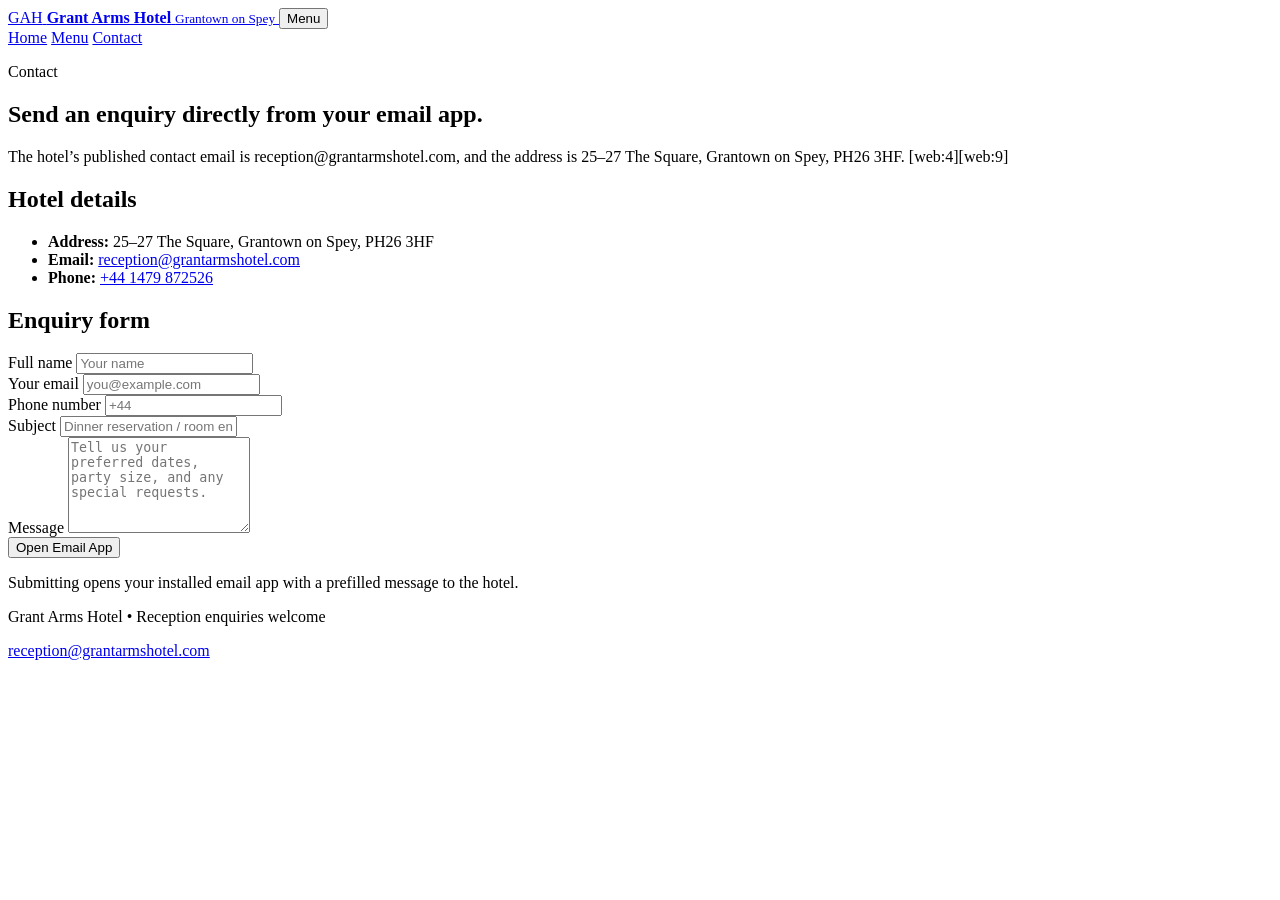
==== contact.html @ 79d1d009 "Create contact.html" ====
<!doctype html>
<html lang="en">
<head>
  <meta charset="utf-8">
  <meta name="viewport" content="width=device-width, initial-scale=1">
  <title>Contact | Grant Arms Hotel</title>
  <meta name="description" content="Contact Grant Arms Hotel using the form that opens your email app with the enquiry details prefilled.">
  <link rel="preconnect" href="https://fonts.googleapis.com">
  <link rel="preconnect" href="https://fonts.gstatic.com" crossorigin>
  <link href="https://fonts.googleapis.com/css2?family=Inter:wght@400;500;600;700;800&family=Cormorant+Garamond:wght@500;600;700&display=swap" rel="stylesheet">
  <link rel="stylesheet" href="styles.css">
  <script defer src="script.js"></script>
</head>
<body>
  <header class="site-header">
    <div class="container nav-wrap">
      <a class="brand" href="index.html" aria-label="Grant Arms Hotel home">
        <span class="brand-mark">GAH</span>
        <span class="brand-text">
          <strong>Grant Arms Hotel</strong>
          <small>Grantown on Spey</small>
        </span>
      </a>

      <button class="nav-toggle" aria-expanded="false" aria-controls="site-nav">Menu</button>

      <nav id="site-nav" class="site-nav">
        <a href="index.html">Home</a>
        <a href="menu.html">Menu</a>
        <a class="active" href="contact.html">Contact</a>
      </nav>
    </div>
  </header>

  <main>
    <section class="page-hero container">
      <p class="eyebrow">Contact</p>
      <h1>Send an enquiry directly from your email app.</h1>
      <p class="lead">
        The hotel’s published contact email is reception@grantarmshotel.com, and the address is 25–27 The Square, Grantown on Spey, PH26 3HF. [web:4][web:9]
      </p>
    </section>

    <section class="section container contact-grid">
      <article class="contact-card">
        <h2>Hotel details</h2>
        <ul class="contact-list">
          <li><strong>Address:</strong> 25–27 The Square, Grantown on Spey, PH26 3HF</li>
          <li><strong>Email:</strong> <a href="mailto:reception@grantarmshotel.com">reception@grantarmshotel.com</a></li>
          <li><strong>Phone:</strong> <a href="tel:+441479872526">+44 1479 872526</a></li>
        </ul>
      </article>

      <article class="contact-card">
        <h2>Enquiry form</h2>
        <form id="contactForm" class="contact-form">
          <div class="form-row">
            <label for="name">Full name</label>
            <input id="name" name="name" type="text" required autocomplete="name" placeholder="Your name">
          </div>

          <div class="form-row">
            <label for="email">Your email</label>
            <input id="email" name="email" type="email" required autocomplete="email" placeholder="you@example.com">
          </div>

          <div class="form-row">
            <label for="phone">Phone number</label>
            <input id="phone" name="phone" type="tel" autocomplete="tel" placeholder="+44">
          </div>

          <div class="form-row">
            <label for="subject">Subject</label>
            <input id="subject" name="subject" type="text" required placeholder="Dinner reservation / room enquiry">
          </div>

          <div class="form-row">
            <label for="message">Message</label>
            <textarea id="message" name="message" rows="6" required placeholder="Tell us your preferred dates, party size, and any special requests."></textarea>
          </div>

          <button class="btn btn-primary" type="submit">Open Email App</button>
          <p class="form-note">Submitting opens your installed email app with a prefilled message to the hotel.</p>
        </form>
      </article>
    </section>
  </main>

  <footer class="site-footer">
    <div class="container footer-grid">
      <p>Grant Arms Hotel • Reception enquiries welcome</p>
      <p><a href="mailto:reception@grantarmshotel.com">reception@grantarmshotel.com</a></p>
    </div>
  </footer>
</body>
</html>
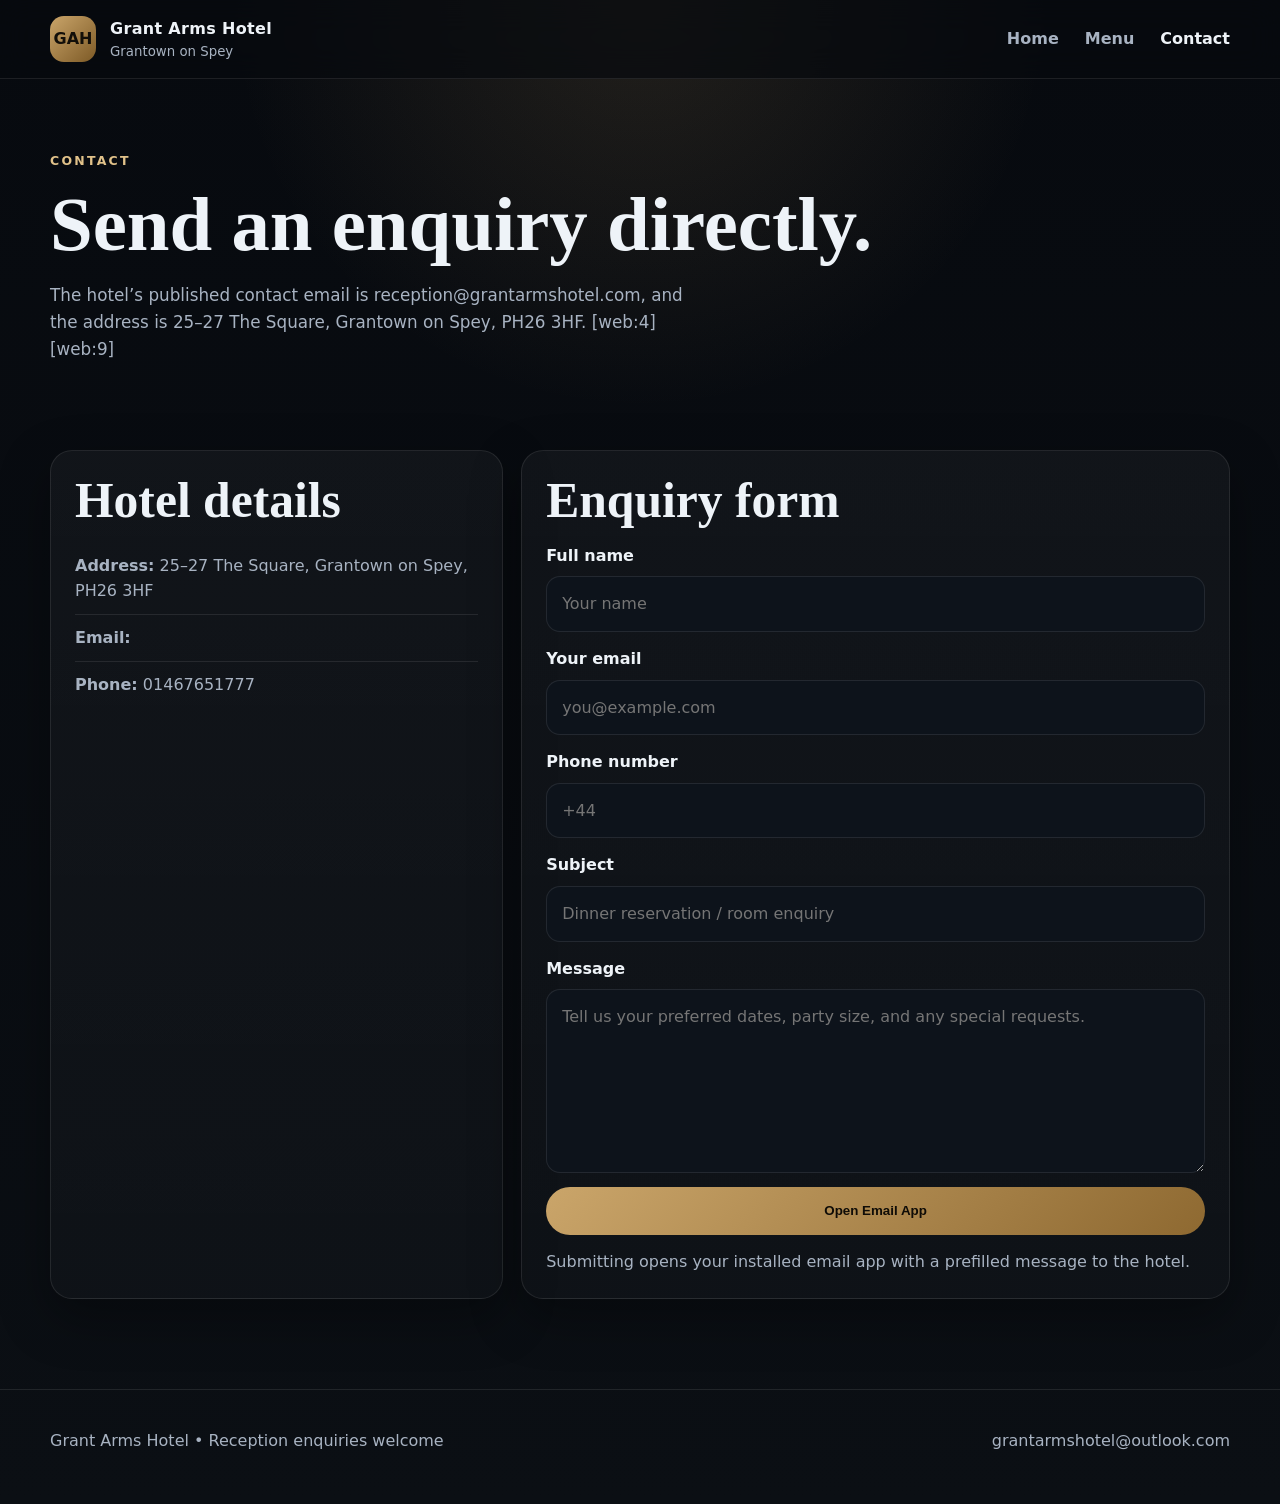
==== commit 6e5e2231: "Update contact.html" ====
--- a/contact.html
+++ b/contact.html
@@ -35,7 +35,7 @@
   <main>
     <section class="page-hero container">
       <p class="eyebrow">Contact</p>
-      <h1>Send an enquiry directly from your email app.</h1>
+      <h1>Send an enquiry directly.</h1>
       <p class="lead">
         The hotel’s published contact email is reception@grantarmshotel.com, and the address is 25–27 The Square, Grantown on Spey, PH26 3HF. [web:4][web:9]
       </p>
@@ -46,8 +46,8 @@
         <h2>Hotel details</h2>
         <ul class="contact-list">
           <li><strong>Address:</strong> 25–27 The Square, Grantown on Spey, PH26 3HF</li>
-          <li><strong>Email:</strong> <a href="mailto:reception@grantarmshotel.com">reception@grantarmshotel.com</a></li>
-          <li><strong>Phone:</strong> <a href="tel:+441479872526">+44 1479 872526</a></li>
+          <li><strong>Email:</strong> <a href="mailto:grantarmshotel@outlook.com"grantarmshotel@outlook.com</a></li>
+          <li><strong>Phone:</strong> <a href="tel:01467651777">01467651777</a></li>
         </ul>
       </article>
 
@@ -89,7 +89,7 @@
   <footer class="site-footer">
     <div class="container footer-grid">
       <p>Grant Arms Hotel • Reception enquiries welcome</p>
-      <p><a href="mailto:reception@grantarmshotel.com">reception@grantarmshotel.com</a></p>
+      <p><a href="grantarmshotel@outlook.com.com">grantarmshotel@outlook.com</a></p>
     </div>
   </footer>
 </body>
--- a/styles.css
+++ b/styles.css
@@ -0,0 +1,170 @@
+:root{
+  --bg:#0b0f14;
+  --panel:#111823;
+  --panel-2:#162131;
+  --text:#eef3f8;
+  --muted:#a8b3c2;
+  --gold:#caa56a;
+  --gold-2:#e1c28a;
+  --line:rgba(255,255,255,.09);
+  --shadow:0 18px 50px rgba(0,0,0,.35);
+  --radius:22px;
+  --container:1180px;
+}
+
+*{box-sizing:border-box}
+html,body{margin:0;padding:0}
+body{
+  font-family:Inter,system-ui,-apple-system,Segoe UI,Roboto,sans-serif;
+  background:
+    radial-gradient(circle at top, rgba(202,165,106,.14), transparent 25%),
+    linear-gradient(180deg,#070a0f 0%, #0b0f14 100%);
+  color:var(--text);
+  line-height:1.6;
+}
+
+img{max-width:100%;display:block}
+a{color:inherit;text-decoration:none}
+.container{width:min(var(--container),calc(100% - 40px));margin:0 auto}
+
+.site-header{
+  position:sticky;top:0;z-index:20;
+  backdrop-filter:blur(16px);
+  background:rgba(7,10,15,.72);
+  border-bottom:1px solid var(--line);
+}
+.nav-wrap{
+  min-height:78px;
+  display:flex;align-items:center;justify-content:space-between;gap:18px;
+}
+.brand{display:flex;align-items:center;gap:14px}
+.brand-mark{
+  width:46px;height:46px;border-radius:14px;
+  display:grid;place-items:center;
+  background:linear-gradient(135deg,var(--gold),#7d5a26);
+  color:#120f09;font-weight:800;
+}
+.brand-text strong{display:block;font-size:1rem;letter-spacing:.02em}
+.brand-text small{display:block;color:var(--muted)}
+.site-nav{display:flex;gap:26px;align-items:center}
+.site-nav a{color:var(--muted);font-weight:600}
+.site-nav a.active,.site-nav a:hover{color:var(--text)}
+.nav-toggle{
+  display:none;background:transparent;color:var(--text);
+  border:1px solid var(--line);border-radius:12px;
+  padding:10px 14px;font:inherit;
+}
+
+.hero,.page-hero{padding:72px 0 30px}
+.hero-grid{
+  display:grid;grid-template-columns:1.1fr .9fr;gap:34px;align-items:center;
+}
+.eyebrow{
+  color:var(--gold-2);text-transform:uppercase;
+  letter-spacing:.18em;font-size:.78rem;font-weight:700;margin:0 0 14px;
+}
+h1,h2,h3{
+  font-family:"Cormorant Garamond",Georgia,serif;
+  line-height:1.05;margin:0 0 16px;
+}
+h1{font-size:clamp(3rem,6vw,5.8rem)}
+h2{font-size:clamp(2rem,4vw,3.1rem)}
+h3{font-size:1.7rem}
+.lead{font-size:1.05rem;color:var(--muted);max-width:62ch}
+
+.hero-actions{display:flex;gap:14px;flex-wrap:wrap;margin:28px 0}
+.btn{
+  display:inline-flex;align-items:center;justify-content:center;
+  min-height:48px;padding:0 18px;border-radius:999px;
+  border:1px solid var(--line);font-weight:700
+}
+.btn-primary{background:linear-gradient(135deg,var(--gold),#8e6931);color:#0f0c07;border:none}
+.btn-secondary{background:rgba(255,255,255,.04)}
+.hero-meta{
+  display:grid;grid-template-columns:1fr 1fr;gap:14px;margin-top:26px
+}
+.hero-meta div,.feature,.menu-card,.contact-card,.note-panel,.cta-panel,.hero-card{
+  background:linear-gradient(180deg,rgba(255,255,255,.04),rgba(255,255,255,.02));
+  border:1px solid var(--line);border-radius:var(--radius);box-shadow:var(--shadow)
+}
+.hero-meta div{padding:18px}
+.hero-meta span{display:block;color:var(--muted);font-size:.85rem;margin-bottom:6px}
+.hero-meta strong{font-size:.98rem}
+
+.hero-card{overflow:hidden}
+.hero-image img{width:100%;height:430px;object-fit:cover}
+.hero-card-body{padding:22px}
+
+.section{padding:40px 0}
+.section-heading{margin-bottom:22px}
+
+.feature-grid,.menu-layout,.contact-grid{
+  display:grid;gap:18px
+}
+.feature-grid{grid-template-columns:repeat(3,1fr)}
+.feature,.menu-card,.contact-card,.note-panel,.cta-panel{padding:24px}
+.feature p,.menu-list,.contact-list,.form-note{color:var(--muted)}
+.gallery-grid{
+  display:grid;grid-template-columns:repeat(12,1fr);gap:16px
+}
+.gallery-item{margin:0;border-radius:18px;overflow:hidden}
+.gallery-item img{width:100%;height:100%;object-fit:cover;min-height:220px}
+.gallery-item:nth-child(1){grid-column:span 5;grid-row:span 2}
+.gallery-item:nth-child(2){grid-column:span 3}
+.gallery-item:nth-child(3){grid-column:span 4}
+.gallery-item:nth-child(4){grid-column:span 4}
+.gallery-item:nth-child(5){grid-column:span 4}
+.gallery-item:nth-child(6){grid-column:span 4}
+.gallery-item.tall img{min-height:456px}
+
+.cta-panel{
+  display:flex;align-items:center;justify-content:space-between;gap:20px
+}
+
+.menu-layout{grid-template-columns:repeat(2,1fr)}
+.menu-list,.contact-list{list-style:none;padding:0;margin:0}
+.menu-list li,.contact-list li{padding:10px 0;border-bottom:1px solid var(--line)}
+.menu-list li:last-child,.contact-list li:last-child{border-bottom:none}
+
+.contact-grid{grid-template-columns:.78fr 1.22fr}
+.contact-form{display:grid;gap:14px}
+.form-row{display:grid;gap:8px}
+label{font-weight:600}
+input,textarea{
+  width:100%;border-radius:14px;border:1px solid var(--line);
+  background:#0d131b;color:var(--text);padding:14px 15px;
+  font:inherit;outline:none
+}
+input:focus,textarea:focus{border-color:rgba(202,165,106,.8);box-shadow:0 0 0 3px rgba(202,165,106,.14)}
+.form-note{margin:0}
+
+.site-footer{
+  border-top:1px solid var(--line);margin-top:50px;padding:22px 0 34px;color:var(--muted)
+}
+.footer-grid{display:flex;justify-content:space-between;gap:16px;flex-wrap:wrap}
+
+@media (max-width: 980px){
+  .hero-grid,.feature-grid,.menu-layout,.contact-grid{grid-template-columns:1fr}
+  .gallery-grid{grid-template-columns:repeat(6,1fr)}
+  .gallery-item:nth-child(n){grid-column:span 3;grid-row:span 1}
+  .gallery-item.tall img{min-height:260px}
+  .cta-panel{flex-direction:column;align-items:flex-start}
+}
+
+@media (max-width: 720px){
+  .nav-toggle{display:inline-flex}
+  .site-nav{
+    display:none;position:absolute;right:20px;top:78px;
+    flex-direction:column;align-items:stretch;gap:0;
+    background:#0f151f;border:1px solid var(--line);border-radius:18px;
+    min-width:220px;padding:10px;box-shadow:var(--shadow)
+  }
+  .site-nav.open{display:flex}
+  .site-nav a{padding:12px 12px;border-radius:12px}
+  .site-nav a.active,.site-nav a:hover{background:rgba(255,255,255,.05)}
+  h1{font-size:clamp(2.5rem,13vw,4.1rem)}
+  .hero-image img{height:320px}
+  .hero-meta{grid-template-columns:1fr}
+  .gallery-grid{grid-template-columns:1fr}
+  .gallery-item:nth-child(n){grid-column:1}
+}
